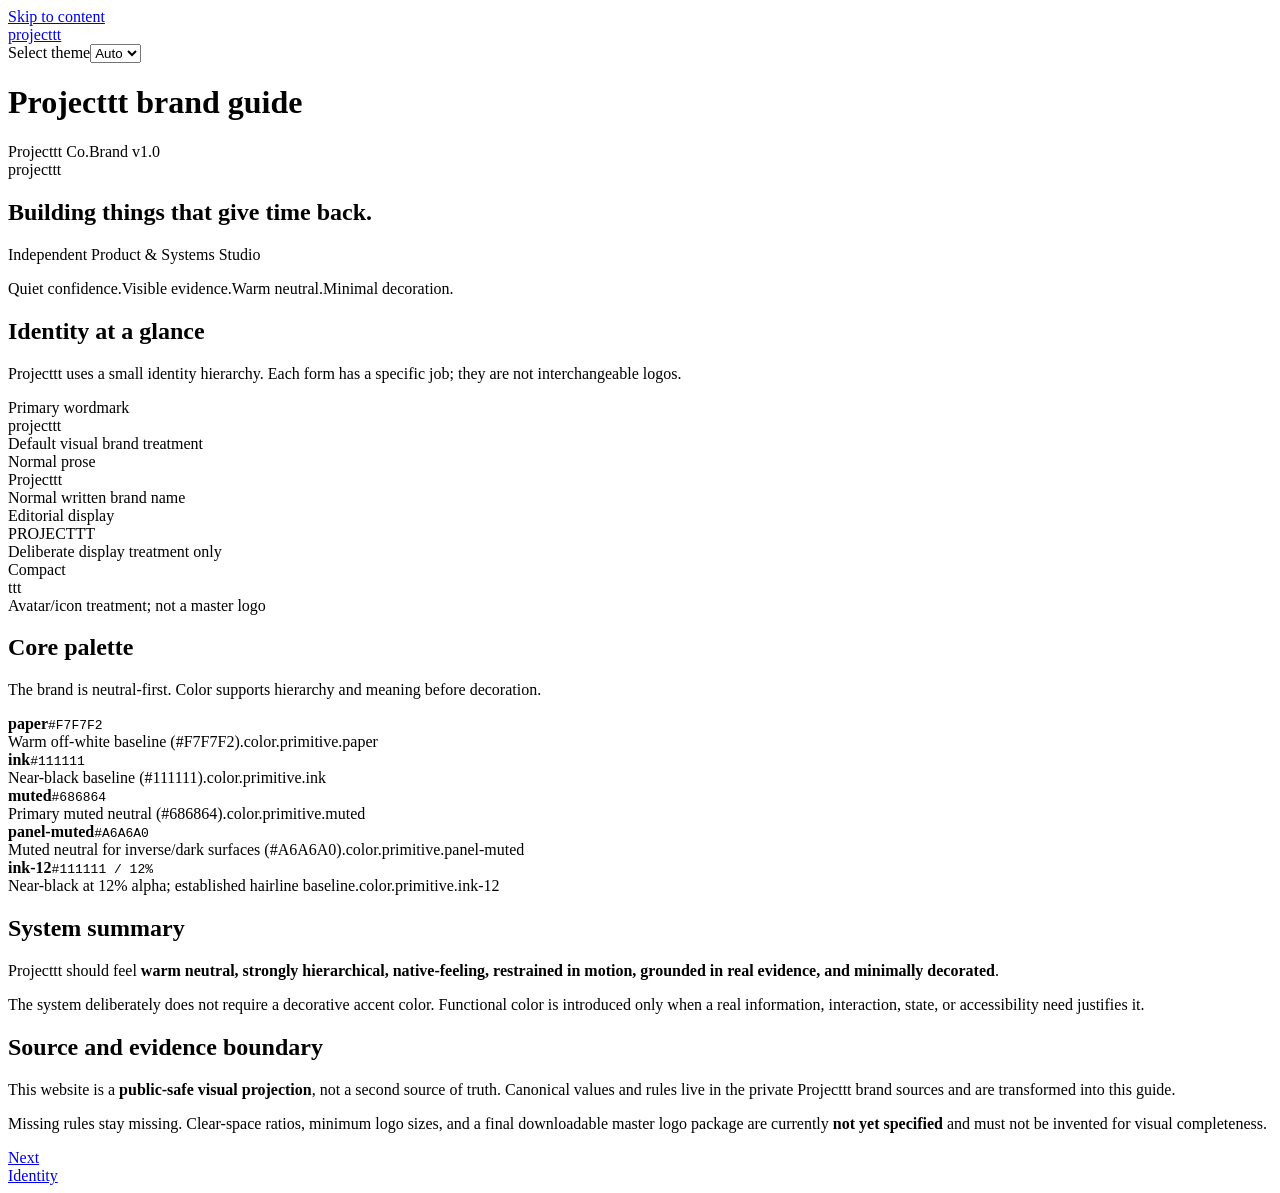
==== brand/index.html @ 3e9b4c95 "deploy: add Brand Guide overview" ====
<!DOCTYPE html><html lang="en" dir="ltr" data-theme="dark" class="astro-g5ptsecz"><head><meta charset="utf-8"/><meta name="viewport" content="width=device-width, initial-scale=1"/><title>Projecttt brand guide | projecttt</title><link rel="canonical" href="https://projectttco.github.io/brand/"/><link rel="sitemap" href="/brand/sitemap-index.xml"/><meta name="generator" content="Astro v7.3.2"/><meta name="generator" content="Starlight v0.42.0"/><meta property="og:title" content="Projecttt brand guide"/><meta property="og:type" content="article"/><meta property="og:url" content="https://projectttco.github.io/brand/"/><meta property="og:locale" content="en"/><meta property="og:description" content="Public-safe visual reference for the Projecttt Co. brand system."/><meta property="og:site_name" content="projecttt"/><meta name="twitter:card" content="summary_large_image"/><meta name="description" content="Public-safe visual reference for the Projecttt Co. brand system."/><meta name="robots" content="noindex,nofollow"/><meta name="theme-color" content="#F7F7F2"/><script>window.StarlightThemeProvider=(()=>{const e=typeof localStorage!=="undefined"&&localStorage.getItem("starlight-theme"),t=e||(window.matchMedia("(prefers-color-scheme: light)").matches?"light":"dark");document.documentElement.dataset.theme=t==="light"?"light":"dark";return{updatePickers(t=e||"auto"){document.querySelectorAll("starlight-theme-select").forEach(e=>{const r=e.querySelector("select");if(r)r.value=t;const a=document.querySelector("#theme-icons"),o=a&&a.content.querySelector("."+t);if(o){const t=e.querySelector("svg.label-icon");if(t)t.replaceChildren(...o.cloneNode(!0).childNodes)}})}}})();</script><link rel="stylesheet" href="/brand/_astro/print.ehPL0gv-.css" media="print"><link rel="stylesheet" href="/brand/_astro/common.D1RbgSnD.css"><script type="module" src="/brand/_astro/page.Dwipeu-R.js"></script></head><body class="astro-g5ptsecz"><a class="sl-skip-link astro-qb7clj6f" href="#_top">Skip to content</a><div class="page sl-flex astro-yntsjkba"><header class="header astro-yntsjkba"><div class="header astro-by6fddyj"><div class="title-wrapper sl-flex astro-by6fddyj"><a href="/brand/" class="site-title sl-flex astro-6rvad3va"><span class="astro-6rvad3va" translate="no">projecttt</span></a></div><div class="sl-flex print:hidden astro-by6fddyj"></div><div class="sl-hidden md:sl-flex print:hidden right-group astro-by6fddyj"><div class="sl-flex social-icons astro-by6fddyj"></div><starlight-theme-select><label style="--sl-select-width: 6.25em" class="astro-2z5xp7gb"><span class="sr-only astro-2z5xp7gb">Select theme</span><select autocomplete="off" class="astro-2z5xp7gb"><option value="dark">Dark</option><option value="light">Light</option><option value="auto" selected>Auto</option></select></label></starlight-theme-select><script>StarlightThemeProvider.updatePickers();</script></div></div></header><div class="main-frame astro-yntsjkba"><div class="lg:sl-flex astro-lrzkfocr"><div class="main-pane astro-lrzkfocr"><main data-pagefind-body class="astro-g5ptsecz" lang="en" dir="ltr"><div class="content-panel astro-a7po4psb"><div class="sl-container astro-a7po4psb"><h1 id="_top" class="astro-bebwqqxs">Projecttt brand guide</h1></div></div><div class="content-panel astro-a7po4psb"><div class="sl-container astro-a7po4psb"><div class="sl-markdown-content"><section class="brand-hero" aria-labelledby="brand-hero-title"><div class="brand-hero__meta"><span>Projecttt Co.</span><span>Brand v1.0</span></div><div class="brand-hero__wordmark" aria-label="Projecttt primary wordmark treatment">projecttt</div><div class="brand-hero__copy"><h1 id="brand-hero-title">Building things that give time back.</h1><p>Independent Product &amp; Systems Studio</p></div><div class="brand-hero__rule" aria-hidden="true"></div><div class="brand-hero__footer"><span>Quiet confidence.</span><span>Visible evidence.</span><span>Warm neutral.</span><span>Minimal decoration.</span></div></section><h2 id="identity-at-a-glance">Identity at a glance</h2><p>Projecttt uses a small identity hierarchy. Each form has a specific job; they are not interchangeable logos.</p><div class="brand-grid brand-grid--identity"><div class="brand-card identity-card"><span class="meta">Primary wordmark</span><div class="sample identity-sample--primary-wordmark">projecttt</div><span class="meta">Default visual brand treatment</span></div><div class="brand-card identity-card"><span class="meta">Normal prose</span><div class="sample identity-sample--normal-prose">Projecttt</div><span class="meta">Normal written brand name</span></div><div class="brand-card identity-card"><span class="meta">Editorial display</span><div class="sample identity-sample--editorial-display">PROJECTTT</div><span class="meta">Deliberate display treatment only</span></div><div class="brand-card identity-card"><span class="meta">Compact</span><div class="sample identity-sample--compact">ttt</div><span class="meta">Avatar/icon treatment; not a master logo</span></div></div><h2 id="core-palette">Core palette</h2><p>The brand is neutral-first. Color supports hierarchy and meaning before decoration.</p><div class="brand-grid brand-grid--colors"><div class="brand-card color-card"><div class="swatch" style="background:#F7F7F2;opacity:1" aria-label="paper color swatch"></div><div class="color-card__row"><strong>paper</strong><code>#F7F7F2</code></div><span class="meta">Warm off-white baseline (#F7F7F2).</span><span class="token-path">color.primitive.paper</span></div><div class="brand-card color-card"><div class="swatch" style="background:#111111;opacity:1" aria-label="ink color swatch"></div><div class="color-card__row"><strong>ink</strong><code>#111111</code></div><span class="meta">Near-black baseline (#111111).</span><span class="token-path">color.primitive.ink</span></div><div class="brand-card color-card"><div class="swatch" style="background:#686864;opacity:1" aria-label="muted color swatch"></div><div class="color-card__row"><strong>muted</strong><code>#686864</code></div><span class="meta">Primary muted neutral (#686864).</span><span class="token-path">color.primitive.muted</span></div><div class="brand-card color-card"><div class="swatch" style="background:#A6A6A0;opacity:1" aria-label="panel-muted color swatch"></div><div class="color-card__row"><strong>panel-muted</strong><code>#A6A6A0</code></div><span class="meta">Muted neutral for inverse/dark surfaces (#A6A6A0).</span><span class="token-path">color.primitive.panel-muted</span></div><div class="brand-card color-card"><div class="swatch" style="background:#111111;opacity:.12" aria-label="ink-12 color swatch"></div><div class="color-card__row"><strong>ink-12</strong><code>#111111 / 12%</code></div><span class="meta">Near-black at 12% alpha; established hairline baseline.</span><span class="token-path">color.primitive.ink-12</span></div></div><h2 id="system-summary">System summary</h2><p>Projecttt should feel <strong>warm neutral, strongly hierarchical, native-feeling, restrained in motion, grounded in real evidence, and minimally decorated</strong>.</p><p>The system deliberately does not require a decorative accent color. Functional color is introduced only when a real information, interaction, state, or accessibility need justifies it.</p><h2 id="source-and-evidence-boundary">Source and evidence boundary</h2><p>This website is a <strong>public-safe visual projection</strong>, not a second source of truth. Canonical values and rules live in the private Projecttt brand sources and are transformed into this guide.</p><p>Missing rules stay missing. Clear-space ratios, minimum logo sizes, and a final downloadable master logo package are currently <strong>not yet specified</strong> and must not be invented for visual completeness.</p><footer class="sl-flex astro-ddtxxk7k"><div class="meta sl-flex astro-ddtxxk7k"></div><div class="pagination-links print:hidden astro-b5raizh3" dir="ltr"><a href="/brand/identity-and-logo/" rel="next" class="astro-b5raizh3"><span>Next<br><span class="link-title">Identity</span></span></a></div></footer></div></div></div></main></div></div></div></div></body></html>
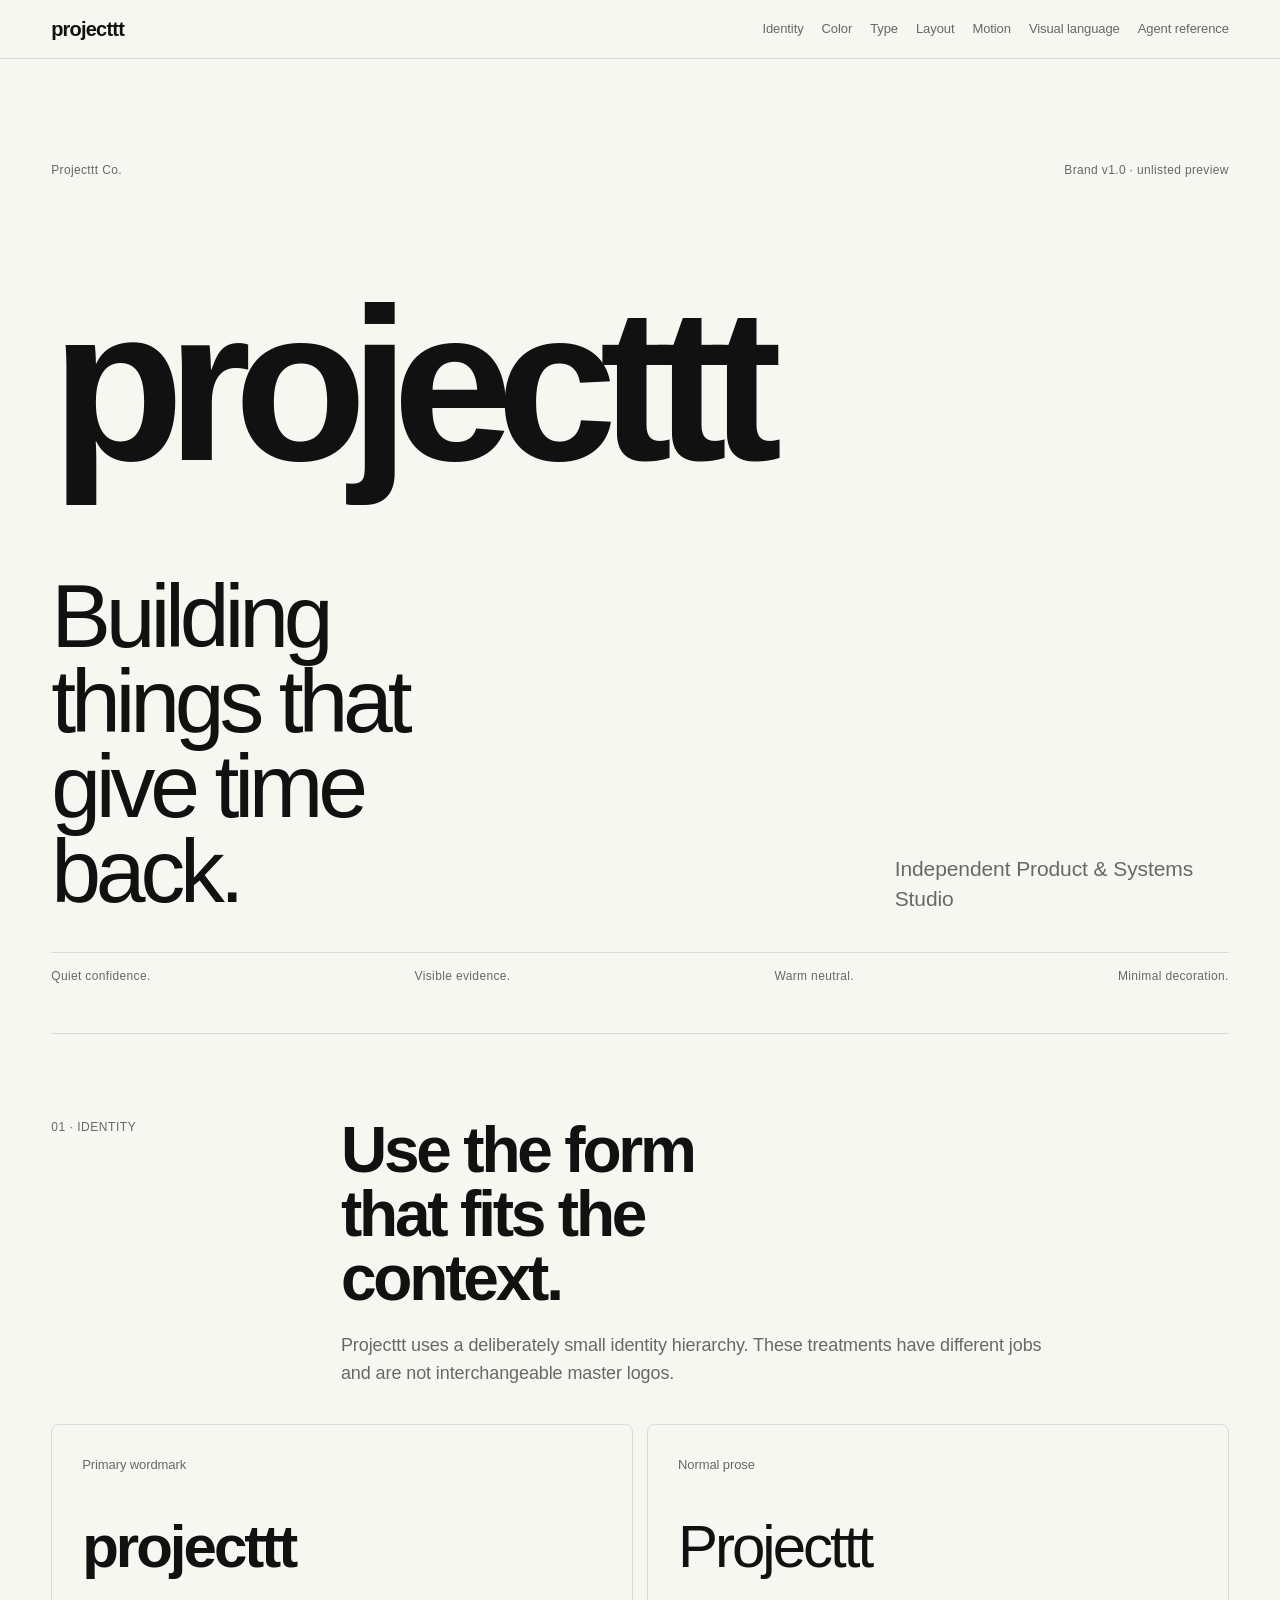
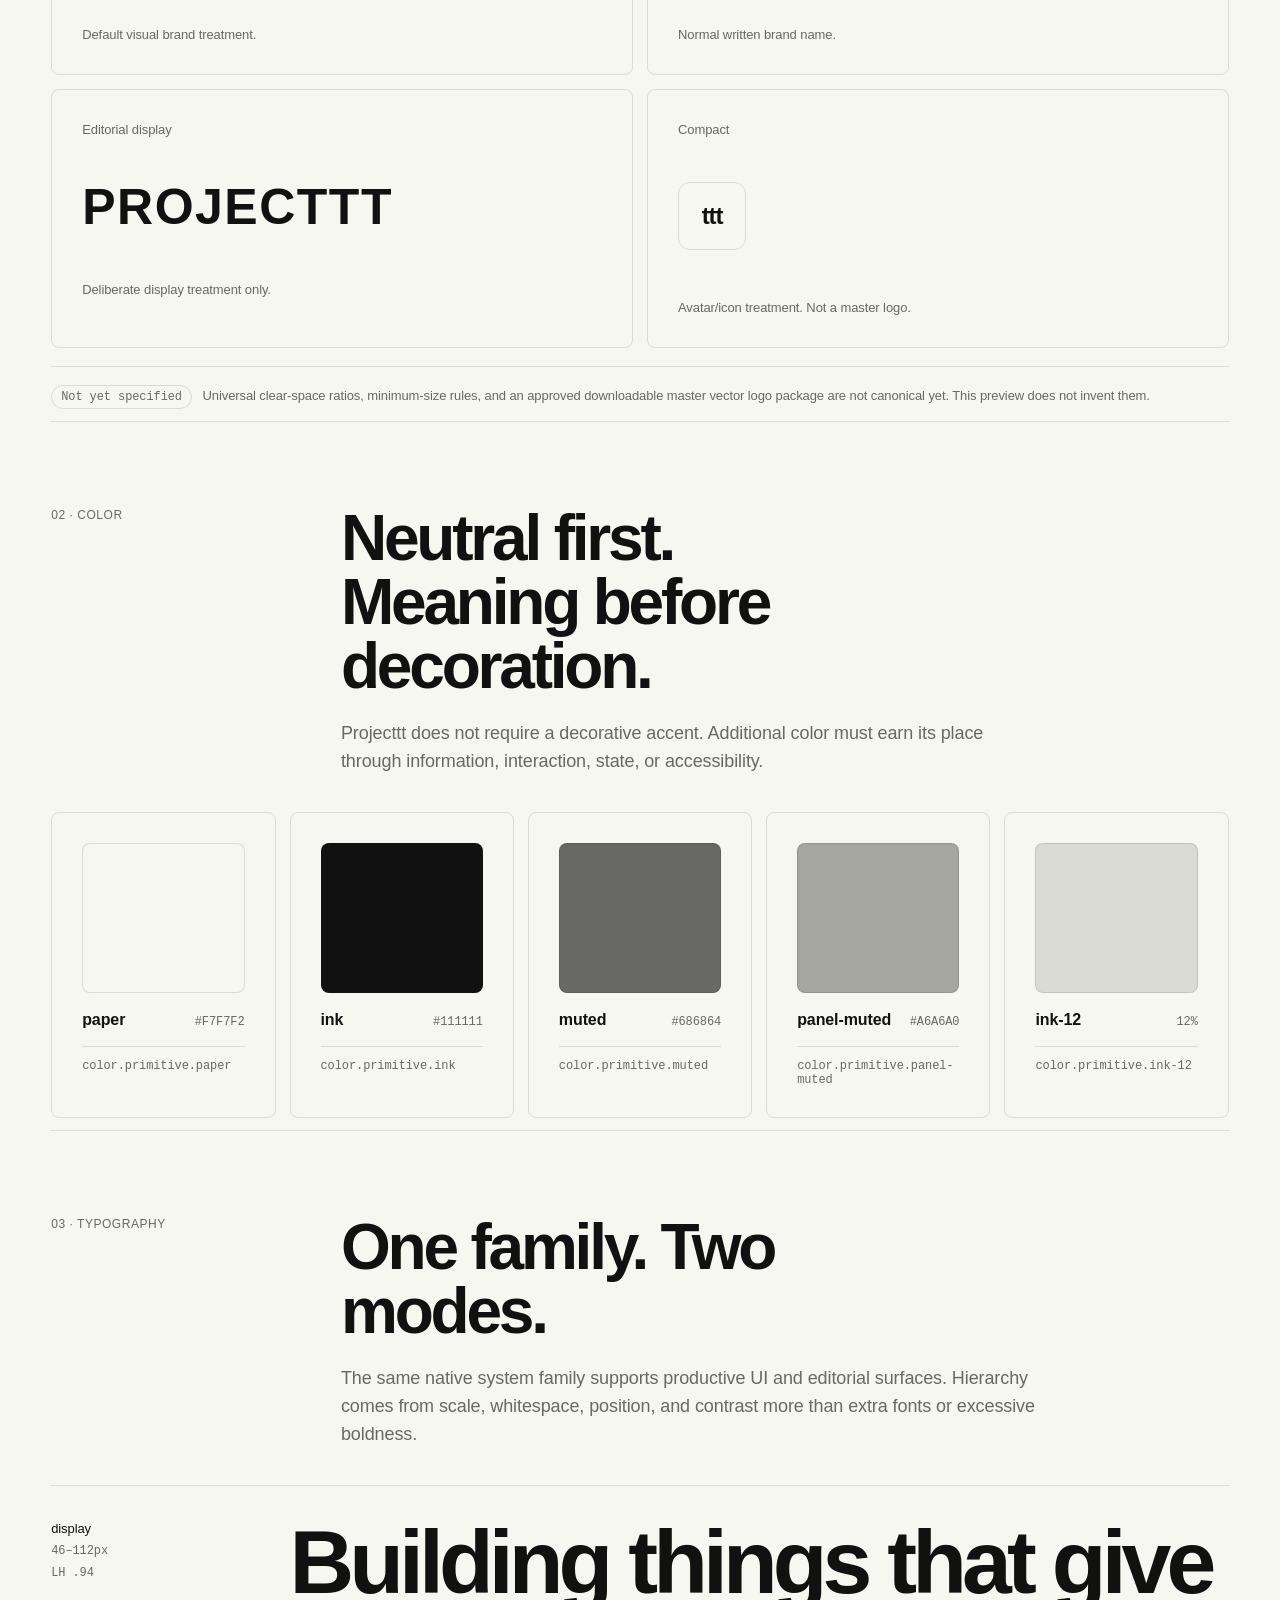
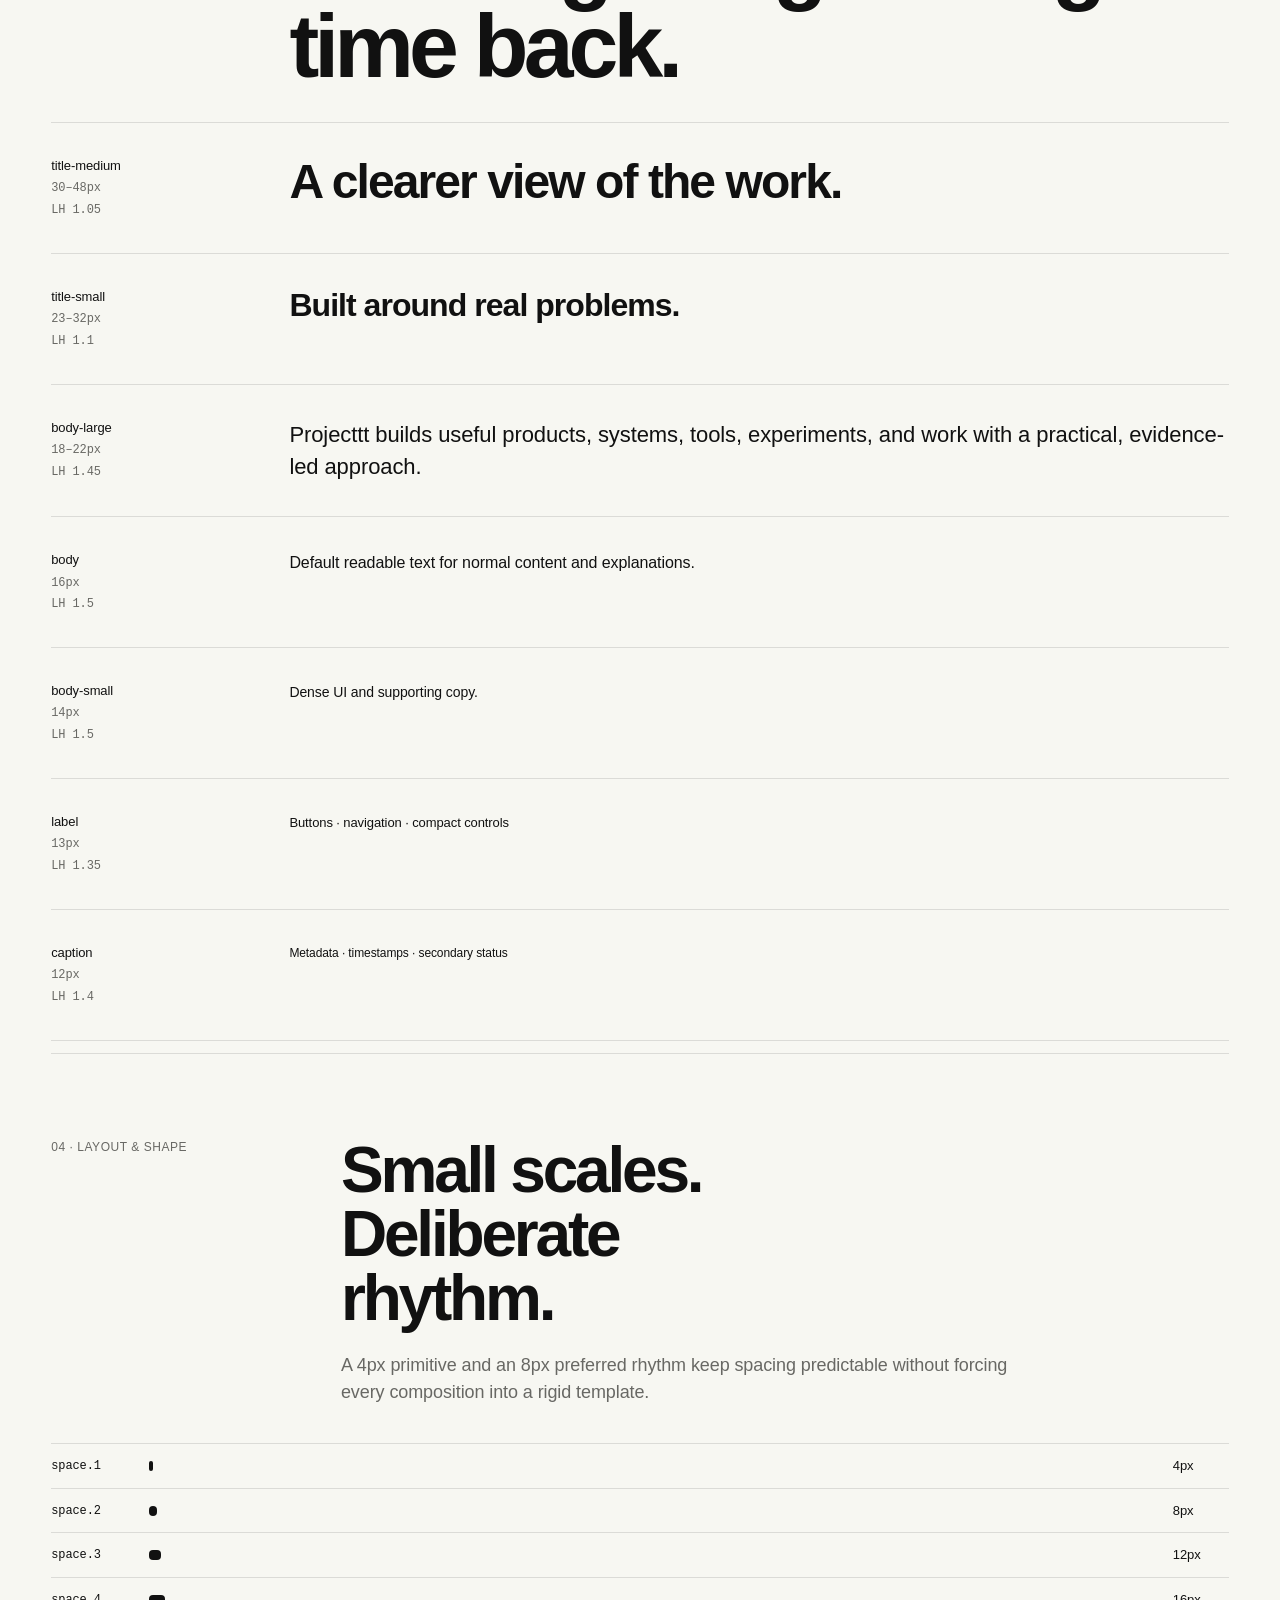
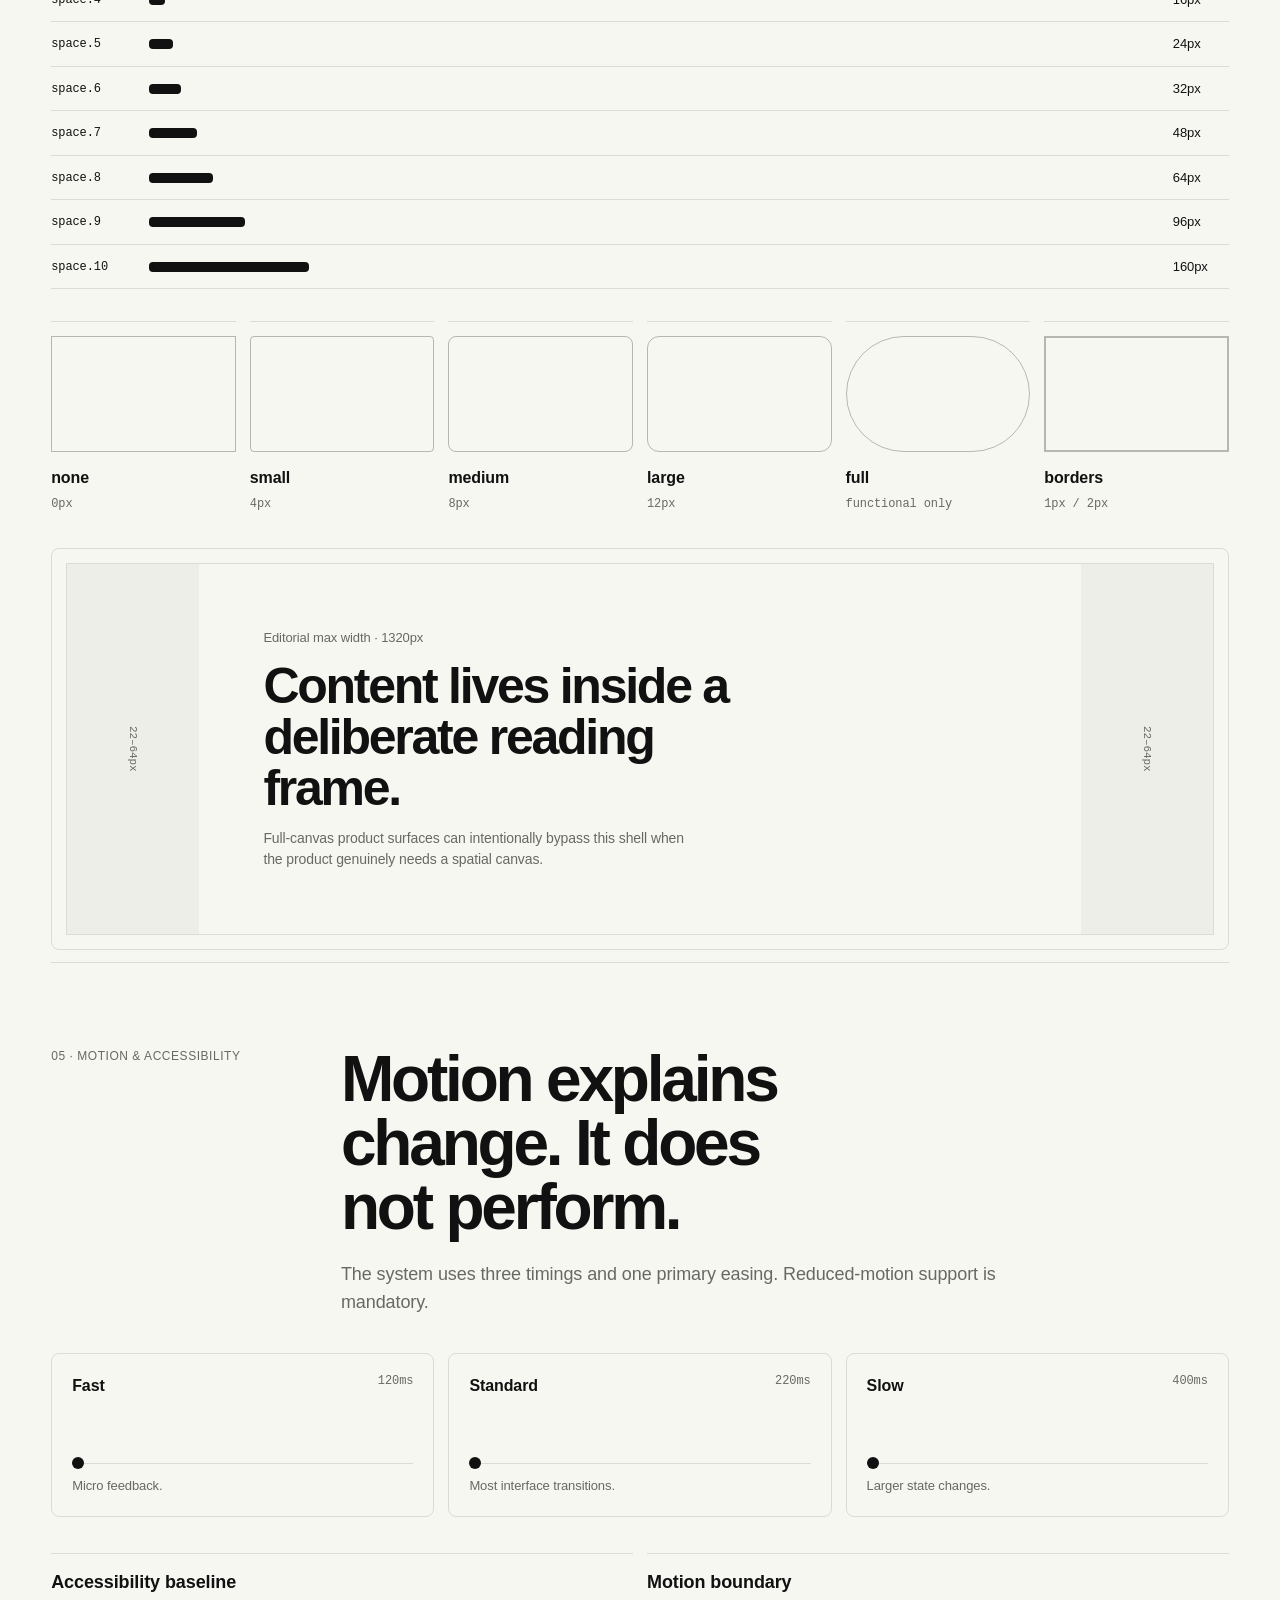
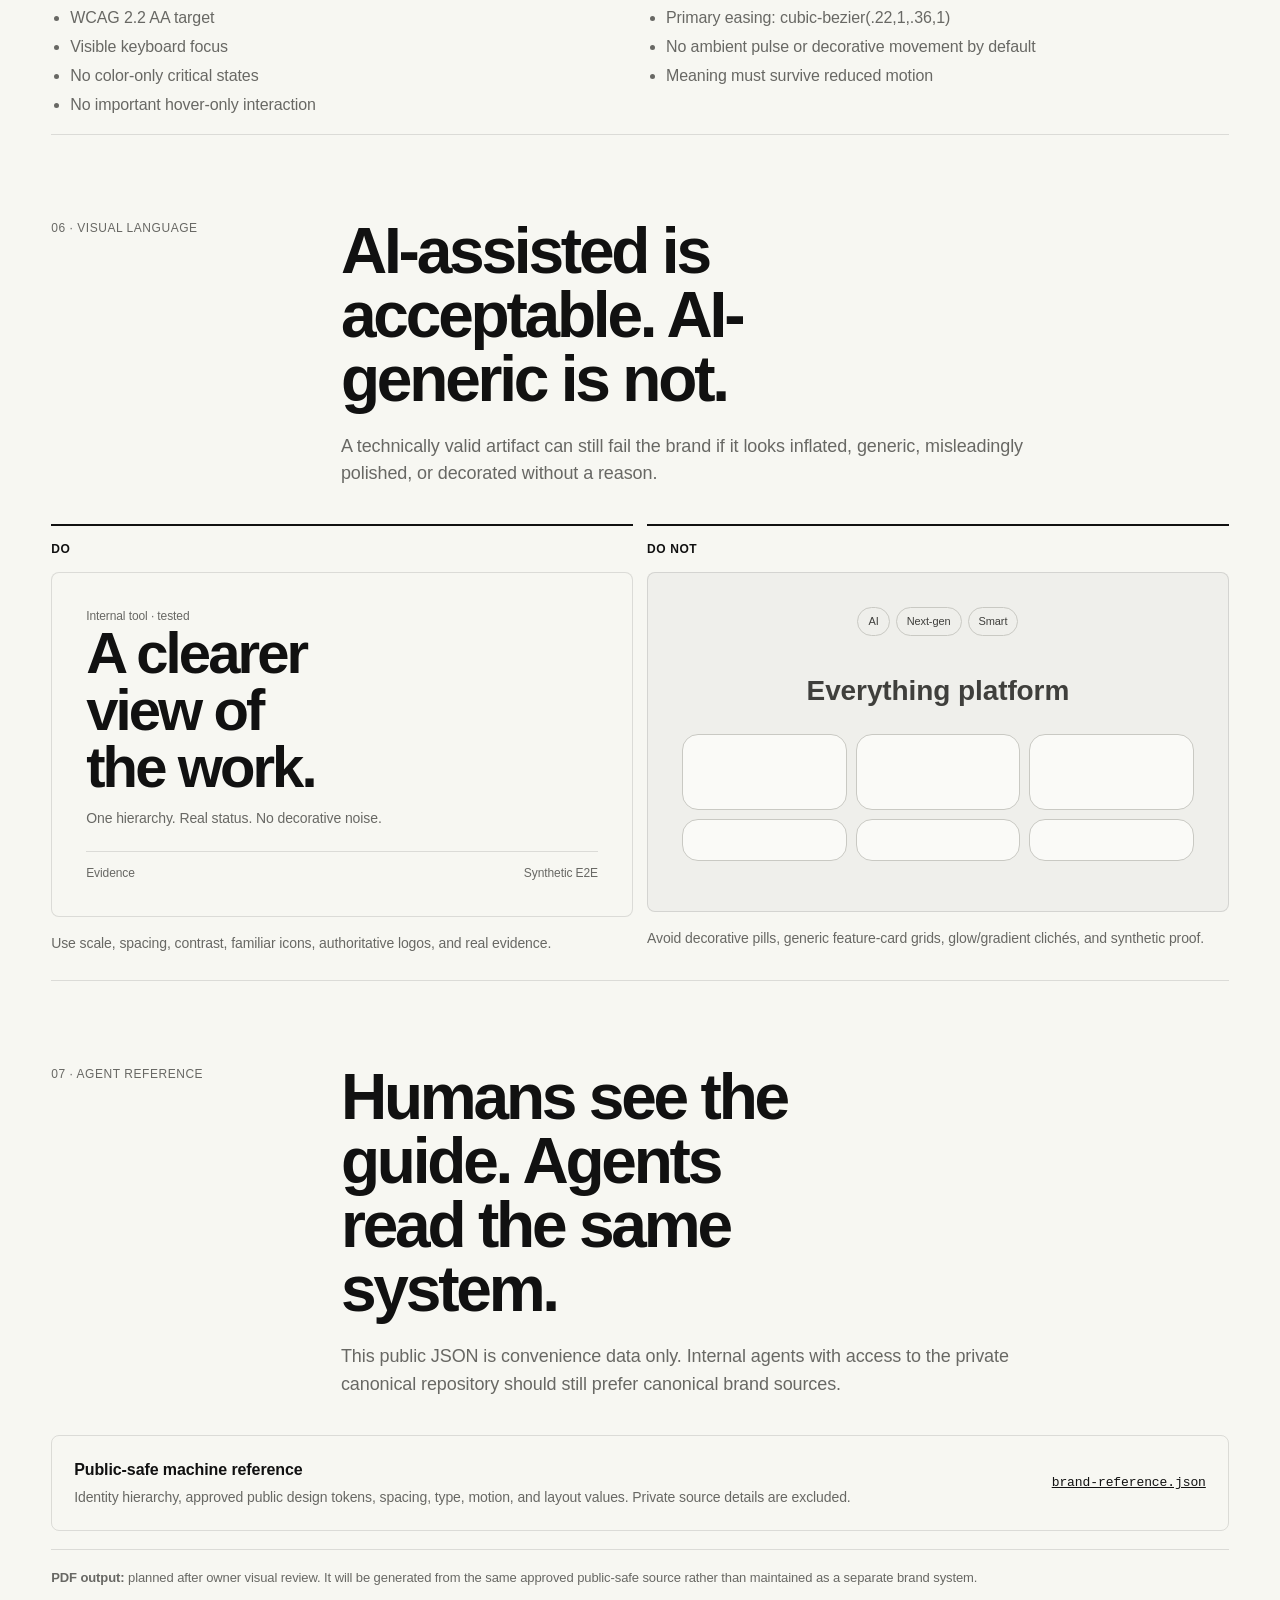
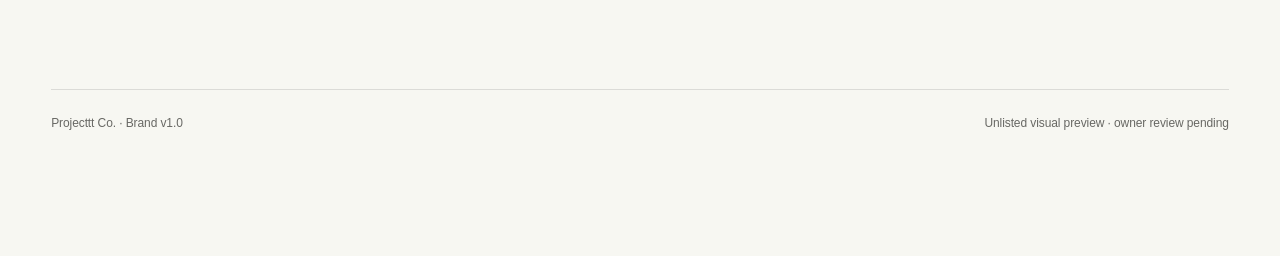
==== commit a08eb308: "deploy: make Brand Guide preview self-contained" ====
--- a/brand/index.html
+++ b/brand/index.html
@@ -1 +1,102 @@
-<!DOCTYPE html><html lang="en" dir="ltr" data-theme="dark" class="astro-g5ptsecz"><head><meta charset="utf-8"/><meta name="viewport" content="width=device-width, initial-scale=1"/><title>Projecttt brand guide | projecttt</title><link rel="canonical" href="https://projectttco.github.io/brand/"/><link rel="sitemap" href="/brand/sitemap-index.xml"/><meta name="generator" content="Astro v7.3.2"/><meta name="generator" content="Starlight v0.42.0"/><meta property="og:title" content="Projecttt brand guide"/><meta property="og:type" content="article"/><meta property="og:url" content="https://projectttco.github.io/brand/"/><meta property="og:locale" content="en"/><meta property="og:description" content="Public-safe visual reference for the Projecttt Co. brand system."/><meta property="og:site_name" content="projecttt"/><meta name="twitter:card" content="summary_large_image"/><meta name="description" content="Public-safe visual reference for the Projecttt Co. brand system."/><meta name="robots" content="noindex,nofollow"/><meta name="theme-color" content="#F7F7F2"/><script>window.StarlightThemeProvider=(()=>{const e=typeof localStorage!=="undefined"&&localStorage.getItem("starlight-theme"),t=e||(window.matchMedia("(prefers-color-scheme: light)").matches?"light":"dark");document.documentElement.dataset.theme=t==="light"?"light":"dark";return{updatePickers(t=e||"auto"){document.querySelectorAll("starlight-theme-select").forEach(e=>{const r=e.querySelector("select");if(r)r.value=t;const a=document.querySelector("#theme-icons"),o=a&&a.content.querySelector("."+t);if(o){const t=e.querySelector("svg.label-icon");if(t)t.replaceChildren(...o.cloneNode(!0).childNodes)}})}}})();</script><link rel="stylesheet" href="/brand/_astro/print.ehPL0gv-.css" media="print"><link rel="stylesheet" href="/brand/_astro/common.D1RbgSnD.css"><script type="module" src="/brand/_astro/page.Dwipeu-R.js"></script></head><body class="astro-g5ptsecz"><a class="sl-skip-link astro-qb7clj6f" href="#_top">Skip to content</a><div class="page sl-flex astro-yntsjkba"><header class="header astro-yntsjkba"><div class="header astro-by6fddyj"><div class="title-wrapper sl-flex astro-by6fddyj"><a href="/brand/" class="site-title sl-flex astro-6rvad3va"><span class="astro-6rvad3va" translate="no">projecttt</span></a></div><div class="sl-flex print:hidden astro-by6fddyj"></div><div class="sl-hidden md:sl-flex print:hidden right-group astro-by6fddyj"><div class="sl-flex social-icons astro-by6fddyj"></div><starlight-theme-select><label style="--sl-select-width: 6.25em" class="astro-2z5xp7gb"><span class="sr-only astro-2z5xp7gb">Select theme</span><select autocomplete="off" class="astro-2z5xp7gb"><option value="dark">Dark</option><option value="light">Light</option><option value="auto" selected>Auto</option></select></label></starlight-theme-select><script>StarlightThemeProvider.updatePickers();</script></div></div></header><div class="main-frame astro-yntsjkba"><div class="lg:sl-flex astro-lrzkfocr"><div class="main-pane astro-lrzkfocr"><main data-pagefind-body class="astro-g5ptsecz" lang="en" dir="ltr"><div class="content-panel astro-a7po4psb"><div class="sl-container astro-a7po4psb"><h1 id="_top" class="astro-bebwqqxs">Projecttt brand guide</h1></div></div><div class="content-panel astro-a7po4psb"><div class="sl-container astro-a7po4psb"><div class="sl-markdown-content"><section class="brand-hero" aria-labelledby="brand-hero-title"><div class="brand-hero__meta"><span>Projecttt Co.</span><span>Brand v1.0</span></div><div class="brand-hero__wordmark" aria-label="Projecttt primary wordmark treatment">projecttt</div><div class="brand-hero__copy"><h1 id="brand-hero-title">Building things that give time back.</h1><p>Independent Product &amp; Systems Studio</p></div><div class="brand-hero__rule" aria-hidden="true"></div><div class="brand-hero__footer"><span>Quiet confidence.</span><span>Visible evidence.</span><span>Warm neutral.</span><span>Minimal decoration.</span></div></section><h2 id="identity-at-a-glance">Identity at a glance</h2><p>Projecttt uses a small identity hierarchy. Each form has a specific job; they are not interchangeable logos.</p><div class="brand-grid brand-grid--identity"><div class="brand-card identity-card"><span class="meta">Primary wordmark</span><div class="sample identity-sample--primary-wordmark">projecttt</div><span class="meta">Default visual brand treatment</span></div><div class="brand-card identity-card"><span class="meta">Normal prose</span><div class="sample identity-sample--normal-prose">Projecttt</div><span class="meta">Normal written brand name</span></div><div class="brand-card identity-card"><span class="meta">Editorial display</span><div class="sample identity-sample--editorial-display">PROJECTTT</div><span class="meta">Deliberate display treatment only</span></div><div class="brand-card identity-card"><span class="meta">Compact</span><div class="sample identity-sample--compact">ttt</div><span class="meta">Avatar/icon treatment; not a master logo</span></div></div><h2 id="core-palette">Core palette</h2><p>The brand is neutral-first. Color supports hierarchy and meaning before decoration.</p><div class="brand-grid brand-grid--colors"><div class="brand-card color-card"><div class="swatch" style="background:#F7F7F2;opacity:1" aria-label="paper color swatch"></div><div class="color-card__row"><strong>paper</strong><code>#F7F7F2</code></div><span class="meta">Warm off-white baseline (#F7F7F2).</span><span class="token-path">color.primitive.paper</span></div><div class="brand-card color-card"><div class="swatch" style="background:#111111;opacity:1" aria-label="ink color swatch"></div><div class="color-card__row"><strong>ink</strong><code>#111111</code></div><span class="meta">Near-black baseline (#111111).</span><span class="token-path">color.primitive.ink</span></div><div class="brand-card color-card"><div class="swatch" style="background:#686864;opacity:1" aria-label="muted color swatch"></div><div class="color-card__row"><strong>muted</strong><code>#686864</code></div><span class="meta">Primary muted neutral (#686864).</span><span class="token-path">color.primitive.muted</span></div><div class="brand-card color-card"><div class="swatch" style="background:#A6A6A0;opacity:1" aria-label="panel-muted color swatch"></div><div class="color-card__row"><strong>panel-muted</strong><code>#A6A6A0</code></div><span class="meta">Muted neutral for inverse/dark surfaces (#A6A6A0).</span><span class="token-path">color.primitive.panel-muted</span></div><div class="brand-card color-card"><div class="swatch" style="background:#111111;opacity:.12" aria-label="ink-12 color swatch"></div><div class="color-card__row"><strong>ink-12</strong><code>#111111 / 12%</code></div><span class="meta">Near-black at 12% alpha; established hairline baseline.</span><span class="token-path">color.primitive.ink-12</span></div></div><h2 id="system-summary">System summary</h2><p>Projecttt should feel <strong>warm neutral, strongly hierarchical, native-feeling, restrained in motion, grounded in real evidence, and minimally decorated</strong>.</p><p>The system deliberately does not require a decorative accent color. Functional color is introduced only when a real information, interaction, state, or accessibility need justifies it.</p><h2 id="source-and-evidence-boundary">Source and evidence boundary</h2><p>This website is a <strong>public-safe visual projection</strong>, not a second source of truth. Canonical values and rules live in the private Projecttt brand sources and are transformed into this guide.</p><p>Missing rules stay missing. Clear-space ratios, minimum logo sizes, and a final downloadable master logo package are currently <strong>not yet specified</strong> and must not be invented for visual completeness.</p><footer class="sl-flex astro-ddtxxk7k"><div class="meta sl-flex astro-ddtxxk7k"></div><div class="pagination-links print:hidden astro-b5raizh3" dir="ltr"><a href="/brand/identity-and-logo/" rel="next" class="astro-b5raizh3"><span>Next<br><span class="link-title">Identity</span></span></a></div></footer></div></div></div></main></div></div></div></div></body></html>+<!doctype html>
+<html lang="en">
+<head>
+  <meta charset="utf-8">
+  <meta name="viewport" content="width=device-width,initial-scale=1">
+  <title>Projecttt brand guide</title>
+  <meta name="description" content="Public-safe visual reference for the Projecttt Co. brand system.">
+  <meta name="robots" content="noindex,nofollow">
+  <meta name="theme-color" content="#F7F7F2">
+  <link rel="canonical" href="https://projectttco.github.io/brand/">
+  <style>
+    :root{--paper:#f7f7f2;--ink:#111;--muted:#686864;--panel-muted:#a6a6a0;--line:rgba(17,17,17,.12);--line-strong:rgba(17,17,17,.28);--max:1320px;--pad:clamp(22px,4vw,64px);--sans:-apple-system,BlinkMacSystemFont,"SF Pro Display","SF Pro Text","Segoe UI",Helvetica,Arial,sans-serif;--mono:ui-monospace,SFMono-Regular,"SF Mono",Menlo,Consolas,"Liberation Mono",monospace}
+    *{box-sizing:border-box}html{scroll-behavior:smooth}body{margin:0;background:var(--paper);color:var(--ink);font-family:var(--sans);font-size:16px;line-height:1.5;letter-spacing:-.006em}a{color:inherit}button{font:inherit}.skip{position:absolute;left:-9999px;top:0}.skip:focus{left:16px;top:16px;background:var(--ink);color:var(--paper);padding:8px 12px;z-index:99}
+    .topbar{position:sticky;top:0;z-index:20;border-bottom:1px solid var(--line);background:color-mix(in srgb,var(--paper) 94%,transparent);backdrop-filter:saturate(120%) blur(10px)}.topbar-inner{max-width:var(--max);margin:auto;padding:14px var(--pad);display:flex;align-items:center;justify-content:space-between;gap:18px}.brand{font-size:20px;font-weight:600;letter-spacing:-.04em;text-decoration:none}.nav{display:flex;align-items:center;gap:18px;overflow-x:auto;white-space:nowrap;font-size:13px;color:var(--muted)}.nav a{text-decoration:none}.nav a:hover,.nav a:focus-visible{color:var(--ink)}
+    main{max-width:var(--max);margin:auto;padding:0 var(--pad) 100px}.hero{padding:clamp(48px,8vw,110px) 0 48px}.hero-meta,.hero-foot{display:flex;justify-content:space-between;gap:12px 24px;flex-wrap:wrap;color:var(--muted);font-size:12px;letter-spacing:.03em}.wordmark{margin-top:clamp(64px,10vw,130px);font-size:clamp(74px,17vw,220px);line-height:.72;letter-spacing:-.08em;font-weight:600}.hero-copy{display:grid;grid-template-columns:minmax(0,1.7fr) minmax(200px,.7fr);gap:32px;align-items:end;margin-top:clamp(62px,9vw,110px)}.hero h1{margin:0;max-width:10ch;font-size:clamp(44px,7vw,92px);line-height:.95;letter-spacing:-.058em;font-weight:500}.descriptor{margin:0;color:var(--muted);font-size:clamp(16px,1.8vw,21px);line-height:1.45}.rule{height:1px;background:var(--line);margin:38px 0 14px}
+    section{padding:84px 0 12px;border-top:1px solid var(--line)}.section-head{display:grid;grid-template-columns:minmax(170px,.45fr) minmax(0,1.55fr);gap:32px;margin-bottom:36px}.eyebrow{font-size:12px;color:var(--muted);letter-spacing:.045em;text-transform:uppercase}.section-head h2{margin:0;max-width:13ch;font-size:clamp(36px,5vw,64px);line-height:1;letter-spacing:-.05em;font-weight:600}.lead{max-width:70ch;margin:22px 0 0;color:var(--muted);font-size:18px;line-height:1.55}
+    .grid{display:grid;gap:14px}.identity-grid{grid-template-columns:repeat(2,minmax(0,1fr))}.card{border:1px solid var(--line);border-radius:8px;padding:clamp(18px,2.4vw,30px);min-width:0}.meta{color:var(--muted);font-size:13px}.sample{margin:42px 0 48px;font-size:clamp(34px,5vw,60px);line-height:1;letter-spacing:-.05em;font-weight:600}.sample.prose{font-weight:500}.sample.display{font-size:clamp(29px,4vw,50px);letter-spacing:.03em}.sample.compact{display:flex;width:68px;height:68px;align-items:center;justify-content:center;border:1px solid var(--line);border-radius:12px;font-size:24px}.note{margin-top:18px;padding-top:18px;border-top:1px solid var(--line);color:var(--muted);font-size:13px}.state{display:inline-block;border:1px solid var(--line);border-radius:999px;padding:4px 9px;font:12px var(--mono);color:var(--muted)}
+    .colors{grid-template-columns:repeat(5,minmax(0,1fr))}.swatch{height:150px;border:1px solid var(--line);border-radius:8px;margin-bottom:15px}.color-row{display:flex;justify-content:space-between;gap:8px;align-items:baseline}.color-row strong{font-weight:600}.color-row code,.token{font:12px var(--mono);color:var(--muted)}.token{display:block;margin-top:14px;padding-top:12px;border-top:1px solid var(--line);overflow-wrap:anywhere}
+    .type-list{border-top:1px solid var(--line)}.type-row{display:grid;grid-template-columns:minmax(160px,.36fr) minmax(0,1.64fr);gap:32px;padding:34px 0;border-bottom:1px solid var(--line)}.type-meta{display:grid;align-content:start;gap:5px;color:var(--muted);font:12px/1.4 var(--mono)}.type-meta strong{color:var(--ink);font-family:var(--sans);font-size:13px;font-weight:500}.t-display{font-size:clamp(46px,7vw,112px);line-height:.94;letter-spacing:-.055em;font-weight:600}.t-medium{font-size:clamp(30px,4.5vw,48px);line-height:1.05;letter-spacing:-.04em;font-weight:600}.t-small{font-size:clamp(23px,3.4vw,32px);line-height:1.1;letter-spacing:-.03em;font-weight:600}.t-large{font-size:clamp(18px,2vw,22px);line-height:1.45}.t-body{font-size:16px}.t-body-small{font-size:14px}.t-label{font-size:13px}.t-caption{font-size:12px}
+    .spacing{border-top:1px solid var(--line)}.space-row{display:grid;grid-template-columns:80px minmax(0,1fr) 56px;align-items:center;gap:18px;padding:12px 0;border-bottom:1px solid var(--line);font-size:13px}.space-row code{font:12px var(--mono)}.bar{height:10px;background:var(--ink);border-radius:4px}.shape-grid{grid-template-columns:repeat(6,minmax(0,1fr));margin-top:32px}.shape{border-top:1px solid var(--line);padding-top:14px}.shape-box{aspect-ratio:1.6;border:1px solid var(--line-strong);margin-bottom:14px}.shape code{font:12px var(--mono);color:var(--muted)}
+    .layout{border:1px solid var(--line);border-radius:8px;padding:14px;margin-top:34px}.viewport{display:grid;grid-template-columns:minmax(40px,.15fr) minmax(0,1fr) minmax(40px,.15fr);min-height:300px;border:1px solid var(--line)}.pad{display:flex;align-items:center;justify-content:center;writing-mode:vertical-rl;background:rgba(17,17,17,.035);font:11px var(--mono);color:var(--muted)}.layout-content{display:flex;flex-direction:column;justify-content:center;gap:14px;padding:clamp(24px,5vw,64px)}.layout-content strong{max-width:18ch;font-size:clamp(26px,4vw,50px);line-height:1.02;letter-spacing:-.045em}.layout-content p{max-width:55ch;margin:0;color:var(--muted);font-size:14px}
+    .motion-grid{grid-template-columns:repeat(3,minmax(0,1fr))}.motion-card{border:1px solid var(--line);border-radius:8px;padding:20px;outline:none}.motion-card:focus-visible{outline:2px solid var(--ink);outline-offset:3px}.motion-top{display:flex;justify-content:space-between;gap:10px}.motion-top code{font:12px var(--mono);color:var(--muted)}.track{height:42px;border-bottom:1px solid var(--line);position:relative;margin:24px 0 12px}.dot{position:absolute;left:0;bottom:-6px;width:12px;height:12px;border-radius:50%;background:var(--ink);transition:transform var(--d) cubic-bezier(.22,1,.36,1)}.motion-card:hover .dot,.motion-card:focus-visible .dot{transform:translateX(110px)}.motion-card p{margin:10px 0 0;color:var(--muted);font-size:13px}
+    .do-grid{grid-template-columns:repeat(2,minmax(0,1fr))}.do-block{border-top:2px solid var(--ink);padding-top:14px}.do-label{text-transform:uppercase;font-size:12px;letter-spacing:.05em;font-weight:600;margin-bottom:14px}.canvas{min-height:340px;border:1px solid var(--line);border-radius:8px;padding:clamp(18px,3vw,34px);margin-bottom:16px}.good{display:flex;flex-direction:column;justify-content:flex-end;background:var(--paper)}.good .small{margin-bottom:auto;font-size:12px;color:var(--muted)}.good .headline{max-width:8ch;font-size:clamp(34px,5vw,58px);line-height:.98;letter-spacing:-.05em;font-weight:600}.good .copy{margin-top:12px;color:var(--muted);font-size:14px}.good .evidence{display:flex;justify-content:space-between;margin-top:22px;padding-top:12px;border-top:1px solid var(--line);font-size:12px;color:var(--muted)}.bad{background:#efefeb;text-align:center;color:#3f3f3c}.pills{display:flex;justify-content:center;gap:6px;flex-wrap:wrap}.pills span{border:1px solid #c9c9c3;border-radius:999px;padding:5px 10px;font-size:11px}.bad-title{margin:34px 0 22px;font-size:28px;font-weight:600}.fake-grid{display:grid;grid-template-columns:repeat(3,1fr);gap:9px;margin-top:9px}.fake-grid i{display:block;height:76px;border:1px solid #c9c9c3;border-radius:16px;background:#fafaf7}.fake-grid.small i{height:42px}.do-block>p{color:var(--muted);font-size:14px}
+    .rules{display:grid;grid-template-columns:repeat(2,minmax(0,1fr));gap:14px}.rule-card{border-top:1px solid var(--line);padding-top:15px}.rule-card h3{margin:0 0 10px;font-size:18px}.rule-card ul{margin:0;padding-left:19px;color:var(--muted)}.rule-card li{margin:5px 0}.machine{display:grid;grid-template-columns:minmax(0,1fr) auto;gap:20px;align-items:center;border:1px solid var(--line);border-radius:8px;padding:22px}.machine strong{display:block;margin-bottom:5px}.machine p{margin:0;color:var(--muted);font-size:14px}.machine a{font:13px var(--mono)}
+    .footer{margin-top:90px;border-top:1px solid var(--line);padding:24px 0;color:var(--muted);font-size:12px;display:flex;justify-content:space-between;gap:12px;flex-wrap:wrap}
+    @media(max-width:900px){.colors{grid-template-columns:repeat(2,minmax(0,1fr))}.shape-grid{grid-template-columns:repeat(3,minmax(0,1fr))}.hero-copy,.section-head{grid-template-columns:1fr}.hero h1{max-width:12ch}.motion-grid{grid-template-columns:1fr}.nav{display:none}}
+    @media(max-width:640px){main{padding-bottom:70px}.topbar-inner{padding-block:12px}.wordmark{font-size:clamp(68px,25vw,110px)}.identity-grid,.do-grid,.rules{grid-template-columns:1fr}.colors{grid-template-columns:1fr}.type-row{grid-template-columns:1fr;gap:14px}.shape-grid{grid-template-columns:repeat(2,minmax(0,1fr))}.space-row{grid-template-columns:68px minmax(0,1fr) 48px;gap:10px}.section-head h2{font-size:40px}.machine{grid-template-columns:1fr}.hero{padding-top:34px}}
+    @media(prefers-reduced-motion:reduce){html{scroll-behavior:auto}.dot{transition:none!important;transform:none!important}}
+    @media print{.topbar{display:none}body{background:white}.hero,section{break-inside:avoid}.wordmark{font-size:110px}}
+  </style>
+</head>
+<body>
+<a class="skip" href="#main">Skip to content</a>
+<header class="topbar"><div class="topbar-inner"><a class="brand" href="/brand/">projecttt</a><nav class="nav" aria-label="Brand guide sections"><a href="#identity">Identity</a><a href="#color">Color</a><a href="#type">Type</a><a href="#layout">Layout</a><a href="#motion">Motion</a><a href="#language">Visual language</a><a href="#agents">Agent reference</a></nav></div></header>
+<main id="main">
+  <div class="hero">
+    <div class="hero-meta"><span>Projecttt Co.</span><span>Brand v1.0 · unlisted preview</span></div>
+    <div class="wordmark">projecttt</div>
+    <div class="hero-copy"><h1>Building things that give time back.</h1><p class="descriptor">Independent Product &amp; Systems Studio</p></div>
+    <div class="rule"></div>
+    <div class="hero-foot"><span>Quiet confidence.</span><span>Visible evidence.</span><span>Warm neutral.</span><span>Minimal decoration.</span></div>
+  </div>
+
+  <section id="identity"><div class="section-head"><div class="eyebrow">01 · Identity</div><div><h2>Use the form that fits the context.</h2><p class="lead">Projecttt uses a deliberately small identity hierarchy. These treatments have different jobs and are not interchangeable master logos.</p></div></div>
+    <div class="grid identity-grid">
+      <article class="card"><div class="meta">Primary wordmark</div><div class="sample">projecttt</div><div class="meta">Default visual brand treatment.</div></article>
+      <article class="card"><div class="meta">Normal prose</div><div class="sample prose">Projecttt</div><div class="meta">Normal written brand name.</div></article>
+      <article class="card"><div class="meta">Editorial display</div><div class="sample display">PROJECTTT</div><div class="meta">Deliberate display treatment only.</div></article>
+      <article class="card"><div class="meta">Compact</div><div class="sample compact">ttt</div><div class="meta">Avatar/icon treatment. Not a master logo.</div></article>
+    </div>
+    <div class="note"><span class="state">Not yet specified</span> &nbsp; Universal clear-space ratios, minimum-size rules, and an approved downloadable master vector logo package are not canonical yet. This preview does not invent them.</div>
+  </section>
+
+  <section id="color"><div class="section-head"><div class="eyebrow">02 · Color</div><div><h2>Neutral first. Meaning before decoration.</h2><p class="lead">Projecttt does not require a decorative accent. Additional color must earn its place through information, interaction, state, or accessibility.</p></div></div>
+    <div class="grid colors">
+      <article class="card"><div class="swatch" style="background:#F7F7F2"></div><div class="color-row"><strong>paper</strong><code>#F7F7F2</code></div><span class="token">color.primitive.paper</span></article>
+      <article class="card"><div class="swatch" style="background:#111111"></div><div class="color-row"><strong>ink</strong><code>#111111</code></div><span class="token">color.primitive.ink</span></article>
+      <article class="card"><div class="swatch" style="background:#686864"></div><div class="color-row"><strong>muted</strong><code>#686864</code></div><span class="token">color.primitive.muted</span></article>
+      <article class="card"><div class="swatch" style="background:#A6A6A0"></div><div class="color-row"><strong>panel-muted</strong><code>#A6A6A0</code></div><span class="token">color.primitive.panel-muted</span></article>
+      <article class="card"><div class="swatch" style="background:rgba(17,17,17,.12)"></div><div class="color-row"><strong>ink-12</strong><code>12%</code></div><span class="token">color.primitive.ink-12</span></article>
+    </div>
+  </section>
+
+  <section id="type"><div class="section-head"><div class="eyebrow">03 · Typography</div><div><h2>One family. Two modes.</h2><p class="lead">The same native system family supports productive UI and editorial surfaces. Hierarchy comes from scale, whitespace, position, and contrast more than extra fonts or excessive boldness.</p></div></div>
+    <div class="type-list">
+      <div class="type-row"><div class="type-meta"><strong>display</strong><span>46–112px</span><span>LH .94</span></div><div class="t-display">Building things that give time back.</div></div>
+      <div class="type-row"><div class="type-meta"><strong>title-medium</strong><span>30–48px</span><span>LH 1.05</span></div><div class="t-medium">A clearer view of the work.</div></div>
+      <div class="type-row"><div class="type-meta"><strong>title-small</strong><span>23–32px</span><span>LH 1.1</span></div><div class="t-small">Built around real problems.</div></div>
+      <div class="type-row"><div class="type-meta"><strong>body-large</strong><span>18–22px</span><span>LH 1.45</span></div><div class="t-large">Projecttt builds useful products, systems, tools, experiments, and work with a practical, evidence-led approach.</div></div>
+      <div class="type-row"><div class="type-meta"><strong>body</strong><span>16px</span><span>LH 1.5</span></div><div class="t-body">Default readable text for normal content and explanations.</div></div>
+      <div class="type-row"><div class="type-meta"><strong>body-small</strong><span>14px</span><span>LH 1.5</span></div><div class="t-body-small">Dense UI and supporting copy.</div></div>
+      <div class="type-row"><div class="type-meta"><strong>label</strong><span>13px</span><span>LH 1.35</span></div><div class="t-label">Buttons · navigation · compact controls</div></div>
+      <div class="type-row"><div class="type-meta"><strong>caption</strong><span>12px</span><span>LH 1.4</span></div><div class="t-caption">Metadata · timestamps · secondary status</div></div>
+    </div>
+  </section>
+
+  <section id="layout"><div class="section-head"><div class="eyebrow">04 · Layout &amp; shape</div><div><h2>Small scales. Deliberate rhythm.</h2><p class="lead">A 4px primitive and an 8px preferred rhythm keep spacing predictable without forcing every composition into a rigid template.</p></div></div>
+    <div class="spacing">
+      <div class="space-row"><code>space.1</code><div class="bar" style="width:4px"></div><span>4px</span></div><div class="space-row"><code>space.2</code><div class="bar" style="width:8px"></div><span>8px</span></div><div class="space-row"><code>space.3</code><div class="bar" style="width:12px"></div><span>12px</span></div><div class="space-row"><code>space.4</code><div class="bar" style="width:16px"></div><span>16px</span></div><div class="space-row"><code>space.5</code><div class="bar" style="width:24px"></div><span>24px</span></div><div class="space-row"><code>space.6</code><div class="bar" style="width:32px"></div><span>32px</span></div><div class="space-row"><code>space.7</code><div class="bar" style="width:48px"></div><span>48px</span></div><div class="space-row"><code>space.8</code><div class="bar" style="width:64px"></div><span>64px</span></div><div class="space-row"><code>space.9</code><div class="bar" style="width:96px"></div><span>96px</span></div><div class="space-row"><code>space.10</code><div class="bar" style="width:160px"></div><span>160px</span></div>
+    </div>
+    <div class="grid shape-grid"><div class="shape"><div class="shape-box" style="border-radius:0"></div><strong>none</strong><br><code>0px</code></div><div class="shape"><div class="shape-box" style="border-radius:4px"></div><strong>small</strong><br><code>4px</code></div><div class="shape"><div class="shape-box" style="border-radius:8px"></div><strong>medium</strong><br><code>8px</code></div><div class="shape"><div class="shape-box" style="border-radius:12px"></div><strong>large</strong><br><code>12px</code></div><div class="shape"><div class="shape-box" style="border-radius:9999px"></div><strong>full</strong><br><code>functional only</code></div><div class="shape"><div class="shape-box" style="border-width:2px"></div><strong>borders</strong><br><code>1px / 2px</code></div></div>
+    <div class="layout"><div class="viewport"><div class="pad">22–64px</div><div class="layout-content"><span class="meta">Editorial max width · 1320px</span><strong>Content lives inside a deliberate reading frame.</strong><p>Full-canvas product surfaces can intentionally bypass this shell when the product genuinely needs a spatial canvas.</p></div><div class="pad">22–64px</div></div></div>
+  </section>
+
+  <section id="motion"><div class="section-head"><div class="eyebrow">05 · Motion &amp; accessibility</div><div><h2>Motion explains change. It does not perform.</h2><p class="lead">The system uses three timings and one primary easing. Reduced-motion support is mandatory.</p></div></div>
+    <div class="grid motion-grid"><article class="motion-card" tabindex="0" style="--d:120ms"><div class="motion-top"><strong>Fast</strong><code>120ms</code></div><div class="track"><span class="dot"></span></div><p>Micro feedback.</p></article><article class="motion-card" tabindex="0" style="--d:220ms"><div class="motion-top"><strong>Standard</strong><code>220ms</code></div><div class="track"><span class="dot"></span></div><p>Most interface transitions.</p></article><article class="motion-card" tabindex="0" style="--d:400ms"><div class="motion-top"><strong>Slow</strong><code>400ms</code></div><div class="track"><span class="dot"></span></div><p>Larger state changes.</p></article></div>
+    <div class="rules" style="margin-top:36px"><div class="rule-card"><h3>Accessibility baseline</h3><ul><li>WCAG 2.2 AA target</li><li>Visible keyboard focus</li><li>No color-only critical states</li><li>No important hover-only interaction</li></ul></div><div class="rule-card"><h3>Motion boundary</h3><ul><li>Primary easing: cubic-bezier(.22,1,.36,1)</li><li>No ambient pulse or decorative movement by default</li><li>Meaning must survive reduced motion</li></ul></div></div>
+  </section>
+
+  <section id="language"><div class="section-head"><div class="eyebrow">06 · Visual language</div><div><h2>AI-assisted is acceptable. AI-generic is not.</h2><p class="lead">A technically valid artifact can still fail the brand if it looks inflated, generic, misleadingly polished, or decorated without a reason.</p></div></div>
+    <div class="grid do-grid"><article class="do-block"><div class="do-label">Do</div><div class="canvas good"><div class="small">Internal tool · tested</div><div class="headline">A clearer view of the work.</div><div class="copy">One hierarchy. Real status. No decorative noise.</div><div class="evidence"><span>Evidence</span><span>Synthetic E2E</span></div></div><p>Use scale, spacing, contrast, familiar icons, authoritative logos, and real evidence.</p></article><article class="do-block"><div class="do-label">Do not</div><div class="canvas bad"><div class="pills"><span>AI</span><span>Next-gen</span><span>Smart</span></div><div class="bad-title">Everything platform</div><div class="fake-grid"><i></i><i></i><i></i></div><div class="fake-grid small"><i></i><i></i><i></i></div></div><p>Avoid decorative pills, generic feature-card grids, glow/gradient clichés, and synthetic proof.</p></article></div>
+  </section>
+
+  <section id="agents"><div class="section-head"><div class="eyebrow">07 · Agent reference</div><div><h2>Humans see the guide. Agents read the same system.</h2><p class="lead">This public JSON is convenience data only. Internal agents with access to the private canonical repository should still prefer canonical brand sources.</p></div></div>
+    <div class="machine"><div><strong>Public-safe machine reference</strong><p>Identity hierarchy, approved public design tokens, spacing, type, motion, and layout values. Private source details are excluded.</p></div><a href="/brand/brand-reference.json">brand-reference.json</a></div>
+    <div class="note" style="margin-top:18px"><strong>PDF output:</strong> planned after owner visual review. It will be generated from the same approved public-safe source rather than maintained as a separate brand system.</div>
+  </section>
+
+  <div class="footer"><span>Projecttt Co. · Brand v1.0</span><span>Unlisted visual preview · owner review pending</span></div>
+</main>
+</body>
+</html>
